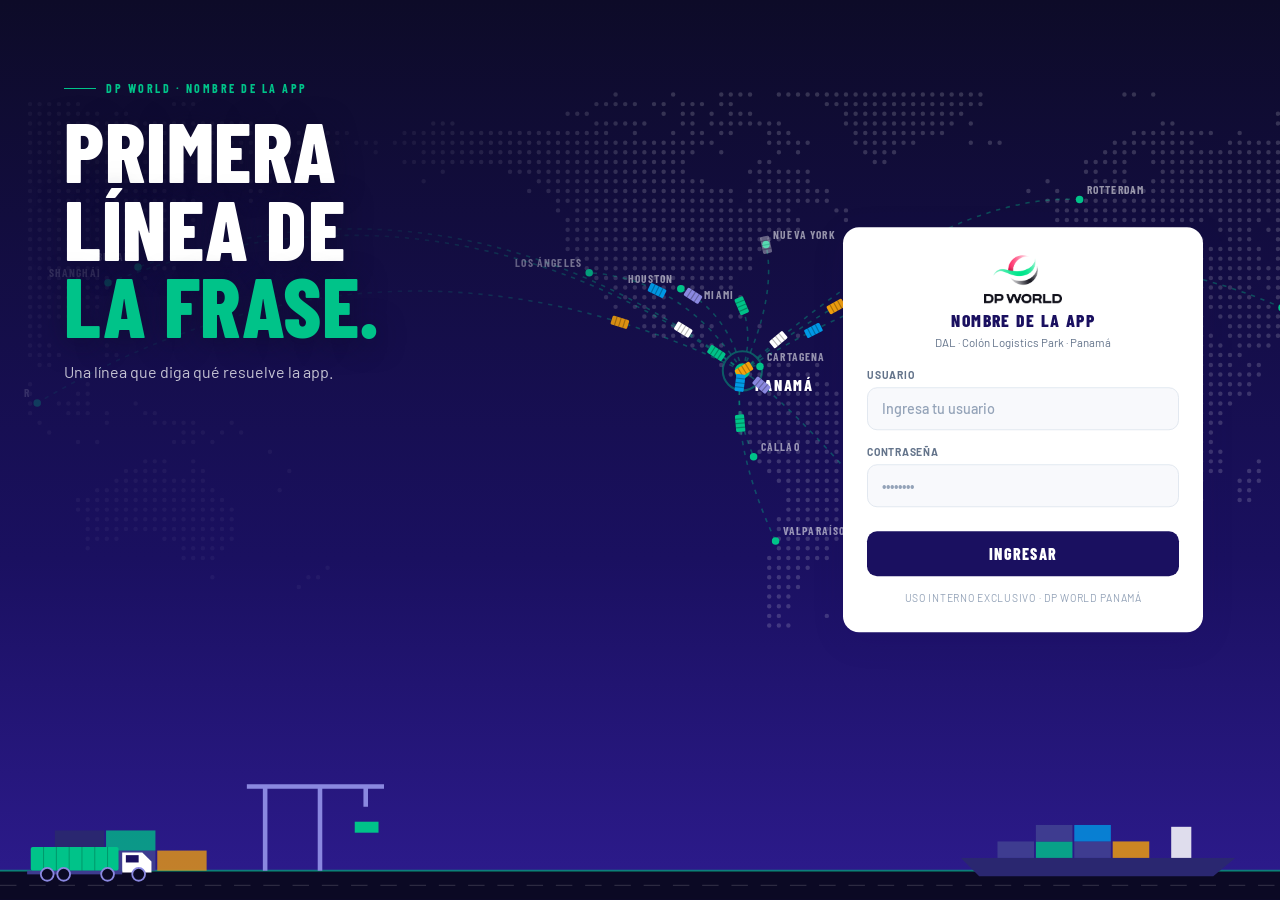
==== .claude/skills/linea-grafica/kit/plantilla.html @ 7d2721d6 "Skill linea-grafica: cascarón común de las apps con Last Mile como molde Kit dpw-shell (cinta superi" ====
<!DOCTYPE html>
<html lang="es" data-theme="dark">
<head>
<meta charset="UTF-8">
<meta name="viewport" content="width=device-width, initial-scale=1.0, viewport-fit=cover">
<title>Plantilla — DP World</title>
<meta name="theme-color" content="#1A1060">
<link rel="stylesheet" href="https://fonts.googleapis.com/css2?family=Barlow+Condensed:wght@400;600;700;800&family=Barlow:wght@400;500;600&display=swap">
<link rel="stylesheet" href="dpw-shell.css">
<style>
/* Solo para la plantilla: contenido de ejemplo. Cada app conserva su propio CSS de contenido. */
body{margin:0;background:#0d0b28;color:#fff;font-family:'Barlow',sans-serif}
html[data-theme="light"] body{background:#F2F3F8;color:#1B1B2F}
.demo{max-width:1160px;margin:0 auto;padding:24px 16px}
.demo h1{font:800 28px 'Barlow Condensed',sans-serif;text-transform:uppercase;letter-spacing:.5px;margin:0 0 6px}
.demo p{margin:0;opacity:.7}
</style>
</head>
<body>
<!-- LOGIN: frase de la app + escena animada propia + tarjeta blanca -->
<div class="dpw-login" id="dpwLogin">
  <button type="button" class="dpw-lg-install" hidden>Instalar app</button>
  <div class="dpw-lg-art" aria-hidden="true"><svg data-dpw-art></svg></div>
  <div class="dpw-lg-hero">
    <div class="dpw-lg-kick">DP World · Nombre de la app</div>
    <h1 class="dpw-lg-h1"><span>Primera</span> <span>línea de</span> <em>la frase.</em></h1>
    <p class="dpw-lg-lead">Una línea que diga qué resuelve la app.</p>
  </div>
  <svg class="dpw-lg-ground" data-dpw-ground aria-hidden="true"></svg>
  <div class="dpw-lg-card">
    <div class="dpw-lg-logo">
      <img src="assets/dpworld-logo-fondo-claro.png" alt="DP World">
      <div class="dpw-lg-app">Nombre de la app</div>
      <div class="dpw-lg-ref">DAL · Colón Logistics Park · Panamá</div>
    </div>
    <div class="dpw-lg-err" id="lgErr">Usuario o contraseña incorrectos</div>
    <form id="lgForm" novalidate>
      <div class="dpw-lg-fg"><label class="dpw-lg-lbl" for="lgUser">Usuario</label><input class="dpw-lg-in" id="lgUser" placeholder="Ingresa tu usuario" autocomplete="username"></div>
      <div class="dpw-lg-fg"><label class="dpw-lg-lbl" for="lgPass">Contraseña</label><input class="dpw-lg-in" id="lgPass" type="password" placeholder="••••••••" autocomplete="current-password"></div>
      <button class="dpw-lg-btn" type="submit">Ingresar</button>
    </form>
    <div class="dpw-lg-foot">Uso interno exclusivo · DP World Panamá</div>
  </div>
</div>

<!-- CINTA SUPERIOR -->
<header class="dpw-hdr">
  <div class="dpw-hdr-l">
    <button type="button" class="dpw-burger" data-dpw="menu" aria-label="Abrir menú" aria-expanded="false" aria-controls="dpwDrawer"><span></span><span></span><span></span></button>
    <div class="dpw-logo"><img src="assets/dpworld-logo-fondo-claro.png" alt="DP World"></div>
    <div><div class="dpw-title">DP WORLD</div><div class="dpw-sub" id="dpwSub">Nombre de la app</div></div>
  </div>
  <div class="dpw-hdr-r">
    <button type="button" class="dpw-hbtn dpw-install dpw-hide-sm" hidden>Instalar</button>
    <button type="button" class="dpw-hbtn" id="temaBtn">Claro</button>
    <span class="dpw-role dpw-hide-sm">Supervisor</span>
    <button type="button" class="dpw-salir" id="salirBtn">Salir</button>
  </div>
</header>

<!-- MENÚ DESPLEGABLE -->
<div class="dpw-ov" id="dpwOv" data-dpw="menu-close" hidden></div>
<nav class="dpw-drawer" id="dpwDrawer" aria-label="Menú principal" aria-hidden="true">
  <div class="dpw-drawer-h"><div class="dpw-logo"><img src="assets/dpworld-logo-fondo-claro.png" alt="DP World"></div><div><div class="dpw-title">DP WORLD</div><div class="dpw-sub">Nombre de la app</div></div><button type="button" class="dpw-close" data-dpw="menu-close" aria-label="Cerrar menú">×</button></div>
  <div class="dpw-who" id="dpwWho"></div>
  <div class="dpw-items" id="dpwItems"></div>
  <div class="dpw-drawer-f"><span></span><button type="button" class="dpw-salir" id="salirBtn2">Salir</button></div>
</nav>

<main class="demo" id="vista"></main>

<script src="dpw-shell.js"></script>
<script src="dpw-escenas.js"></script>
<script src="dpw-mapa.js"></script>
<script>
// ?escena=bodega|patio|flujo|radar|mapa  ·  ?tema=light  ·  ?login=0 abre la app directo
const q=new URLSearchParams(location.search),escena=q.get('escena')||'mapa';
if(q.get('tema')==='light')document.documentElement.dataset.theme='light';
const login=document.getElementById('dpwLogin');
const vistas={inicio:'Inicio',reportes:'Reportes',insights:'Insights',tv:'Vista TV',config:'Configuración'};
let actual='inicio';
function pintar(){
  document.getElementById('vista').innerHTML='<h1>'+vistas[actual]+'</h1><p>Contenido de la sección.</p>';
  DPW.menu([
    {id:'inicio',label:'Inicio',on:()=>ir('inicio')},
    {id:'reportes',label:'Reportes',on:()=>ir('reportes')},
    {id:'insights',label:'Insights',badge:3,on:()=>ir('insights')},
    {id:'tv',label:'Vista TV',hint:'pantalla completa',on:()=>ir('tv')},
    {id:'config',label:'Configuración',group:'Administración',on:()=>ir('config')}
  ],actual);
  DPW.quien('Sesión','Supervisor · Turno A');
  DPW.botonTema(document.getElementById('temaBtn'),document.documentElement.dataset.theme==='light');
}
function ir(k){actual=k;pintar();}
document.getElementById('temaBtn').onclick=()=>{const h=document.documentElement;h.dataset.theme=h.dataset.theme==='light'?'dark':'light';pintar();};
document.getElementById('lgForm').onsubmit=e=>{e.preventDefault();login.hidden=true;pintar();};
['salirBtn','salirBtn2'].forEach(id=>document.getElementById(id).onclick=()=>{DPW.cerrarMenu();login.hidden=false;});
if(q.get('login')==='0'){login.hidden=true;}
pintar();
DPW.escena(escena,login);
</script>
</body>
</html>
---- .claude/skills/linea-grafica/kit/dpw-shell.css ----
/* ═══ DP World Panamá · cascarón común de las apps (molde: Last Mile) ═══
   Login con escena animada propia de cada app, cinta superior blanca, menú desplegable lateral y tema claro/oscuro.
   Todo va con prefijo dpw- para no chocar con el CSS de cada app. Sin íconos ni emojis: solo texto.
   Las fuentes (Barlow y Barlow Condensed) las carga cada app.
   Tema: oscuro por defecto; claro con html[data-theme="light"], body.theme-light o body.dpw-light. */
:root{
  --dpw-indigo:#1A1060;--dpw-indigo-h:#2A1F8F;--dpw-primary:#3E3C90;
  --dpw-green:#00C389;--dpw-red:#E8003D;--dpw-amber:#f5a20b;--dpw-blue:#0099e6;--dpw-violet:#8a88e0;
  --dpw-surf:#16143d;--dpw-b0:rgba(255,255,255,.05);--dpw-b1:rgba(255,255,255,.1);--dpw-b2:rgba(255,255,255,.18);
  --dpw-t:#fff;--dpw-t2:rgba(255,255,255,.65);--dpw-t3:rgba(255,255,255,.4);
  --dpw-active:rgba(62,60,144,.3);--dpw-ov:rgba(0,0,0,.55);--dpw-shadow:8px 0 32px rgba(0,0,0,.45);
  --dpw-fd:'Barlow Condensed','Arial Narrow',Arial,sans-serif;--dpw-fb:'Barlow','Segoe UI',Arial,sans-serif;
}
html[data-theme="light"],body.theme-light,body.dpw-light{
  --dpw-green:#00996b;--dpw-surf:#fff;--dpw-b0:rgba(26,16,96,.04);--dpw-b1:rgba(26,16,96,.12);--dpw-b2:rgba(26,16,96,.22);
  --dpw-t:#1B1B2F;--dpw-t2:rgba(27,27,47,.72);--dpw-t3:rgba(27,27,47,.52);
  --dpw-active:rgba(26,16,96,.07);--dpw-ov:rgba(26,16,96,.35);--dpw-shadow:8px 0 32px rgba(26,16,96,.2);
}
.dpw-hdr,.dpw-hdr *,.dpw-drawer,.dpw-drawer *,.dpw-login,.dpw-login *,.dpw-ov{box-sizing:border-box}
.dpw-hdr [hidden],.dpw-drawer [hidden],.dpw-login [hidden],.dpw-login[hidden],.dpw-ov[hidden]{display:none!important}

/* ── Cinta superior ── */
.dpw-hdr{position:sticky;top:0;z-index:200;display:flex;align-items:center;justify-content:space-between;gap:10px;height:50px;padding:0 max(14px,env(safe-area-inset-right,0px)) 0 max(14px,env(safe-area-inset-left,0px));background:#fff;border-bottom:1px solid #e2e2e2;box-shadow:0 2px 8px rgba(0,0,0,.07);font-family:var(--dpw-fb)}
.dpw-hdr-l{display:flex;align-items:center;gap:10px;min-width:0}
.dpw-logo{flex:none}.dpw-logo img{height:34px;width:auto;display:block}
.dpw-title{font:800 16px/1 var(--dpw-fd);color:#1a1760;letter-spacing:.5px}
.dpw-sub{font-size:9px;font-weight:700;color:var(--dpw-primary);letter-spacing:1.5px;text-transform:uppercase;white-space:nowrap;overflow:hidden;text-overflow:ellipsis}
.dpw-hdr-r{display:flex;align-items:center;gap:8px;flex:none}
.dpw-burger{position:relative;width:38px;height:38px;flex:none;display:grid;place-content:center;gap:4px;padding:0;border:1px solid #E2E8F0;border-radius:10px;background:#F8F9FC;cursor:pointer}
.dpw-burger span{display:block;width:18px;height:2px;border-radius:2px;background:#1A1060}
.dpw-burger:hover{background:#eef0f7}
.dpw-burger[data-n]::after{content:attr(data-n);position:absolute;top:-6px;right:-6px;min-width:17px;height:17px;padding:0 4px;border-radius:9px;background:var(--dpw-red);color:#fff;font:800 10px/17px var(--dpw-fb);text-align:center}
.dpw-hbtn{display:inline-flex;align-items:center;justify-content:center;height:28px;padding:0 10px;border-radius:6px;border:1px solid #ddd;background:#f4f4f7;color:#1A1060;font:700 11px var(--dpw-fd);letter-spacing:.6px;text-transform:uppercase;white-space:nowrap;cursor:pointer;transition:background .2s}
.dpw-hbtn:hover{background:#e0e0ec}
.dpw-hbtn.dpw-install{background:#1A1060;border-color:#1A1060;color:#fff}
.dpw-hbtn.dpw-install:hover{background:#2A1F8F}
.dpw-role{font-size:9px;font-weight:700;letter-spacing:1px;text-transform:uppercase;white-space:nowrap;padding:3px 9px;border-radius:20px;background:rgba(62,60,144,.1);color:var(--dpw-primary);border:1px solid rgba(62,60,144,.2);max-width:34vw;overflow:hidden;text-overflow:ellipsis}
.dpw-salir{background:#f4f4f7;border:1px solid #ddd;color:#555;padding:5px 10px;border-radius:5px;font:700 11px var(--dpw-fd);letter-spacing:.4px;text-transform:uppercase;cursor:pointer;transition:all .2s}
.dpw-salir:hover{background:#e0e0ec;color:#1a1760}
.dpw-hdr :focus-visible,.dpw-drawer :focus-visible,.dpw-login :focus-visible{outline:2px solid var(--dpw-green);outline-offset:2px}
@media (max-width:560px){.dpw-hdr .dpw-hide-sm{display:none!important}.dpw-hdr-r{gap:6px}.dpw-title{font-size:15px}}

/* ── Menú desplegable lateral ── */
.dpw-ov{position:fixed;inset:0;background:var(--dpw-ov);z-index:240}
.dpw-drawer{position:fixed;top:0;bottom:0;left:0;width:min(300px,84vw);z-index:250;display:flex;flex-direction:column;background:var(--dpw-surf);color:var(--dpw-t);border-right:1px solid var(--dpw-b2);box-shadow:var(--dpw-shadow);transform:translateX(-105%);visibility:hidden;transition:transform .25s cubic-bezier(.4,0,.2,1),visibility 0s .25s;font-family:var(--dpw-fb)}
.dpw-drawer.open{transform:none;visibility:visible;transition:transform .25s cubic-bezier(.4,0,.2,1)}
.dpw-drawer-h{display:flex;align-items:center;gap:10px;flex:none;height:50px;padding:0 12px;background:#fff;border-bottom:1px solid #e2e2e2}
.dpw-close{margin-left:auto;width:32px;height:32px;border-radius:8px;border:1px solid #ddd;background:#f4f4f7;color:#555;font:400 22px/1 var(--dpw-fb);cursor:pointer}
.dpw-who{display:grid;gap:2px;padding:14px 16px;border-bottom:1px solid var(--dpw-b1)}
.dpw-who span{font:700 10px var(--dpw-fd);letter-spacing:1px;text-transform:uppercase;color:var(--dpw-t3)}
.dpw-who b{font:700 16px var(--dpw-fd);letter-spacing:.3px}
.dpw-items{display:grid;padding:8px 0;overflow-y:auto}
.dpw-items+.dpw-items{border-top:1px solid var(--dpw-b1)}
.dpw-group{padding:12px 16px 4px;font:700 10px var(--dpw-fd);letter-spacing:1.2px;text-transform:uppercase;color:var(--dpw-t3)}
.dpw-item{display:flex;align-items:center;gap:12px;width:100%;padding:13px 16px;border:0;border-left:3px solid transparent;background:transparent;color:var(--dpw-t2);font:700 16px var(--dpw-fd);letter-spacing:.6px;text-transform:uppercase;text-align:left;text-decoration:none;cursor:pointer}
.dpw-item:hover{background:var(--dpw-b0);color:var(--dpw-t)}
.dpw-item.active{color:var(--dpw-t);background:var(--dpw-active);border-left-color:var(--dpw-green)}
html[data-theme="light"] .dpw-item.active,body.theme-light .dpw-item.active,body.dpw-light .dpw-item.active{color:var(--dpw-indigo)}
.dpw-item small{margin-left:auto;font:600 11px var(--dpw-fb);letter-spacing:0;text-transform:none;color:var(--dpw-t3)}
.dpw-badge{margin-left:auto;min-width:20px;height:20px;padding:0 6px;border-radius:10px;background:var(--dpw-red);color:#fff;font:800 11px/20px var(--dpw-fb);text-align:center;letter-spacing:0}
.dpw-drawer-f{margin-top:auto;display:flex;align-items:center;justify-content:space-between;gap:10px;padding:14px 16px;border-top:1px solid var(--dpw-b1)}
.dpw-link{background:none;border:0;padding:0;color:var(--dpw-t3);font:600 12px var(--dpw-fb);text-decoration:underline;cursor:pointer}
@media (prefers-reduced-motion:reduce){.dpw-drawer,.dpw-drawer.open{transition:none}}

/* ── Login: frase grande a la izquierda, escena animada de la app al fondo y tarjeta blanca a la derecha ── */
.dpw-login{position:fixed;inset:0;z-index:999;overflow:hidden;background:linear-gradient(180deg,#0d0b28 0%,#1A1060 62%,#2D1B8E 100%);font-family:var(--dpw-fb);color:#fff}
.dpw-lg-art{position:absolute;left:0;right:0;top:9vh;height:62vh;overflow:hidden;pointer-events:none;-webkit-mask-image:linear-gradient(90deg,rgba(0,0,0,.25) 0,rgba(0,0,0,.25) 30%,#000 52%);mask-image:linear-gradient(90deg,rgba(0,0,0,.25) 0,rgba(0,0,0,.25) 30%,#000 52%)}
.dpw-lg-art svg{position:absolute;left:58%;top:50%;transform:translate(-50%,-50%);width:min(1500px,160vh);height:auto}
.dpw-lg-art.dpw-fit svg{left:48%;width:min(1000px,112vh)}
.dpw-lg-hero{position:absolute;left:5vw;top:9vh;max-width:44vw;display:grid;gap:16px;z-index:1}
.dpw-lg-kick{display:flex;align-items:center;gap:10px;font:700 12px var(--dpw-fd);letter-spacing:2.5px;color:#00C389;text-transform:uppercase}
.dpw-lg-kick::before{content:'';width:32px;height:1px;background:#00C389}
.dpw-lg-h1{margin:0;font:800 clamp(52px,6.6vw,108px)/.92 var(--dpw-fd);color:#fff;text-transform:uppercase;letter-spacing:.5px;text-shadow:0 4px 28px rgba(13,11,40,.6)}
.dpw-lg-h1 span,.dpw-lg-h1 em{display:block}
.dpw-lg-h1 em{font-style:normal;color:#00C389}
.dpw-lg-lead{margin:0;color:rgba(255,255,255,.75);font-size:clamp(15px,1.25vw,19px);line-height:1.45;max-width:440px}
.dpw-lg-ground{position:absolute;left:0;right:0;bottom:0;width:100%;height:clamp(110px,10.7vw,190px);pointer-events:none}
.dpw-lg-card{position:absolute;right:6vw;top:50%;transform:translateY(-55%);z-index:2;width:100%;max-width:360px;max-height:calc(100vh - 40px);overflow:auto;display:flex;flex-direction:column;padding:28px 24px;border-radius:16px;background:#fff;color:#1B1B2F;box-shadow:0 8px 32px rgba(26,16,96,.14);animation:dpwFade .35s ease}
@keyframes dpwFade{from{opacity:0}to{opacity:1}}
.dpw-lg-logo{text-align:center;margin-bottom:20px}
.dpw-lg-logo img{height:48px;width:auto;margin:0 auto 6px;display:block;object-fit:contain}
.dpw-lg-app{margin-top:4px;font:800 1.1rem var(--dpw-fd);color:#1A1060;text-transform:uppercase;letter-spacing:.08em}
.dpw-lg-ref{margin-top:4px;font-size:.72rem;color:#64748B}
.dpw-lg-err{display:none;margin-bottom:14px;padding:10px 12px;border-radius:8px;background:#FEE;border:1px solid #FCC;color:#E8003D;font-size:.78rem;font-weight:600;text-align:left}
.dpw-lg-err.show{display:block}
.dpw-lg-fg{display:flex;flex-direction:column;gap:6px;margin-bottom:16px;text-align:left}
.dpw-lg-lbl{font-size:.65rem;font-weight:700;color:#64748B;text-transform:uppercase;letter-spacing:.07em}
.dpw-lg-in{width:100%;padding:12px 14px;border:1.5px solid #E2E8F0;border-radius:10px;background:#F8F9FC;color:#1B1B2F;font:500 .9rem var(--dpw-fb);transition:all .2s cubic-bezier(.4,0,.2,1)}
.dpw-lg-in:focus{outline:none;border-color:#1A1060;background:#fff;box-shadow:0 0 0 3px rgba(26,16,96,.08)}
.dpw-lg-in::placeholder{color:#94A3B8}
.dpw-lg-btn{width:100%;margin-top:8px;padding:13px;border:0;border-radius:10px;background:#1A1060;color:#fff;font:800 1rem var(--dpw-fd);text-transform:uppercase;letter-spacing:.08em;cursor:pointer;transition:background .2s}
.dpw-lg-btn:hover{background:#2A1F8F}
.dpw-lg-btn:disabled{opacity:.6;cursor:wait}
.dpw-lg-note{margin-top:14px;font-size:.78rem;color:#64748B;text-align:center}
.dpw-lg-note a,.dpw-lg-note button{background:none;border:0;padding:0;color:#1A1060;font:inherit;font-weight:700;text-decoration:underline;cursor:pointer}
.dpw-lg-foot{margin-top:16px;font-size:.65rem;color:#94A3B8;letter-spacing:.07em;text-align:center;text-transform:uppercase}
.dpw-lg-install{position:absolute;top:18px;right:20px;z-index:3;padding:8px 14px;border-radius:20px;border:1px solid rgba(255,255,255,.3);background:rgba(255,255,255,.08);color:#fff;font:700 12px var(--dpw-fd);letter-spacing:1px;text-transform:uppercase;cursor:pointer;backdrop-filter:blur(4px)}
.dpw-lg-install:hover{background:rgba(255,255,255,.16)}
.dpw-lg-art text,.dpw-lg-ground text{font-family:var(--dpw-fd)}
@media (max-width:820px){
  .dpw-login{display:flex;flex-direction:column;overflow-y:auto}
  .dpw-lg-hero{order:1;position:relative;left:auto;top:auto;max-width:none;padding:22px 20px 0;gap:10px}
  .dpw-lg-h1{font-size:clamp(40px,12vw,58px)}
  .dpw-lg-lead{font-size:14px}
  .dpw-lg-art{order:2;position:relative;top:auto;height:34vh;min-height:220px;flex:none;-webkit-mask-image:none;mask-image:none}
  .dpw-lg-art svg{left:50%;width:max(260vw,680px)}
  .dpw-lg-art.dpw-fit svg{width:min(150vw,900px)}
  .dpw-lg-card{order:3;position:relative;right:auto;top:auto;transform:none;flex:none;margin:-10px 16px 0;width:auto;max-width:none;max-height:none;overflow:visible}
  .dpw-lg-ground{order:4;position:relative;flex:none;height:110px;margin-top:20px}
  .dpw-lg-install{top:14px;right:14px;padding:6px 11px}
}
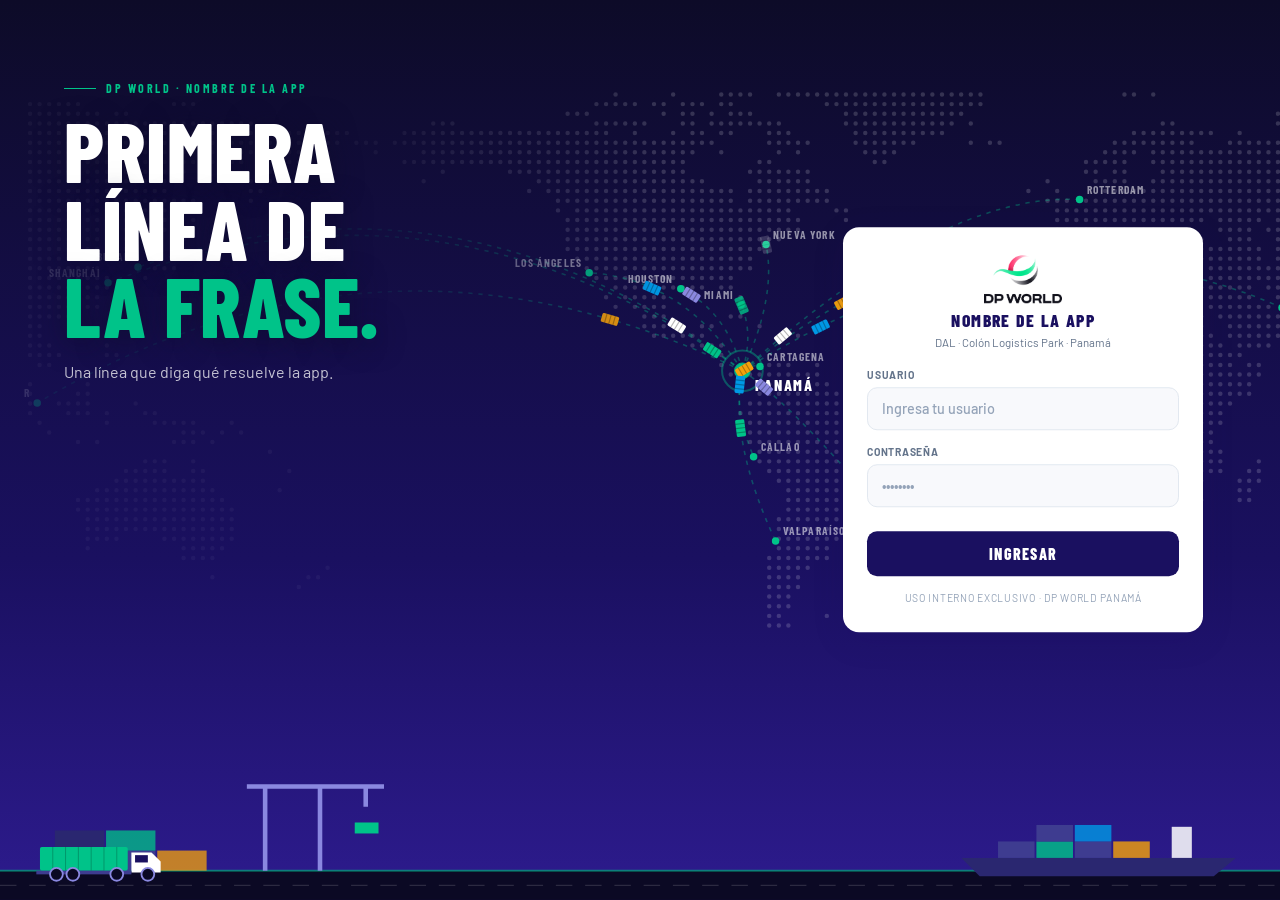
==== commit 80bb572e: "Kit: tema claro/oscuro e Instalar comunes; el portal los usa dpw-shell.js maneja los botones data-dp" ====
--- a/.claude/skills/linea-grafica/kit/plantilla.html
+++ b/.claude/skills/linea-grafica/kit/plantilla.html
@@ -1,9 +1,16 @@
 <!DOCTYPE html>
-<html lang="es" data-theme="dark">
+<html lang="es">
 <head>
 <meta charset="UTF-8">
 <meta name="viewport" content="width=device-width, initial-scale=1.0, viewport-fit=cover">
 <title>Plantilla — DP World</title>
+<!-- Tema antes de pintar: lee la preferencia guardada; el valor por defecto de cada app va al final ('dark' o 'light') -->
+<script>(function(){var t;try{t=localStorage.getItem('dpw_tema')}catch(e){}document.documentElement.setAttribute('data-theme',t==='light'||t==='dark'?t:'dark');})();</script>
+<link rel="manifest" href="pwa/manifest.webmanifest">
+<link rel="icon" type="image/png" sizes="32x32" href="pwa/favicon-32.png">
+<link rel="apple-touch-icon" href="pwa/apple-touch-icon.png">
+<meta name="apple-mobile-web-app-capable" content="yes">
+<meta name="mobile-web-app-capable" content="yes">
 <meta name="theme-color" content="#1A1060">
 <link rel="stylesheet" href="https://fonts.googleapis.com/css2?family=Barlow+Condensed:wght@400;600;700;800&family=Barlow:wght@400;500;600&display=swap">
 <link rel="stylesheet" href="dpw-shell.css">
@@ -19,7 +26,7 @@
 <body>
 <!-- LOGIN: frase de la app + escena animada propia + tarjeta blanca -->
 <div class="dpw-login" id="dpwLogin">
-  <button type="button" class="dpw-lg-install" hidden>Instalar app</button>
+  <button type="button" class="dpw-lg-install" data-dpw="instalar" hidden>Instalar app</button>
   <div class="dpw-lg-art" aria-hidden="true"><svg data-dpw-art></svg></div>
   <div class="dpw-lg-hero">
     <div class="dpw-lg-kick">DP World · Nombre de la app</div>
@@ -51,8 +58,8 @@
     <div><div class="dpw-title">DP WORLD</div><div class="dpw-sub" id="dpwSub">Nombre de la app</div></div>
   </div>
   <div class="dpw-hdr-r">
-    <button type="button" class="dpw-hbtn dpw-install dpw-hide-sm" hidden>Instalar</button>
-    <button type="button" class="dpw-hbtn" id="temaBtn">Claro</button>
+    <button type="button" class="dpw-hbtn dpw-install dpw-hide-sm" data-dpw="instalar" hidden>Instalar</button>
+    <button type="button" class="dpw-hbtn" data-dpw="tema">Claro</button>
     <span class="dpw-role dpw-hide-sm">Supervisor</span>
     <button type="button" class="dpw-salir" id="salirBtn">Salir</button>
   </div>
@@ -74,8 +81,9 @@
 <script src="dpw-mapa.js"></script>
 <script>
 // ?escena=bodega|patio|flujo|radar|mapa  ·  ?tema=light  ·  ?login=0 abre la app directo
+// Tema e Instalar no necesitan código: los botones data-dpw los maneja dpw-shell.js
 const q=new URLSearchParams(location.search),escena=q.get('escena')||'mapa';
-if(q.get('tema')==='light')document.documentElement.dataset.theme='light';
+if(q.get('tema'))DPW.ponerTema(q.get('tema'));
 const login=document.getElementById('dpwLogin');
 const vistas={inicio:'Inicio',reportes:'Reportes',insights:'Insights',tv:'Vista TV',config:'Configuración'};
 let actual='inicio';
@@ -89,15 +97,14 @@
     {id:'config',label:'Configuración',group:'Administración',on:()=>ir('config')}
   ],actual);
   DPW.quien('Sesión','Supervisor · Turno A');
-  DPW.botonTema(document.getElementById('temaBtn'),document.documentElement.dataset.theme==='light');
 }
 function ir(k){actual=k;pintar();}
-document.getElementById('temaBtn').onclick=()=>{const h=document.documentElement;h.dataset.theme=h.dataset.theme==='light'?'dark':'light';pintar();};
 document.getElementById('lgForm').onsubmit=e=>{e.preventDefault();login.hidden=true;pintar();};
 ['salirBtn','salirBtn2'].forEach(id=>document.getElementById(id).onclick=()=>{DPW.cerrarMenu();login.hidden=false;});
 if(q.get('login')==='0'){login.hidden=true;}
 pintar();
 DPW.escena(escena,login);
+DPW.pwa('pwa/sw.js');
 </script>
 </body>
 </html>
--- a/.claude/skills/linea-grafica/kit/dpw-shell.css
+++ b/.claude/skills/linea-grafica/kit/dpw-shell.css
@@ -2,7 +2,7 @@
    Login con escena animada propia de cada app, cinta superior blanca, menú desplegable lateral y tema claro/oscuro.
    Todo va con prefijo dpw- para no chocar con el CSS de cada app. Sin íconos ni emojis: solo texto.
    Las fuentes (Barlow y Barlow Condensed) las carga cada app.
-   Tema: oscuro por defecto; claro con html[data-theme="light"], body.theme-light o body.dpw-light. */
+   Tema: html[data-theme="light"|"dark"] (Last Mile usa body.theme-light). Ver dpw-shell.js y SKILL.md. */
 :root{
   --dpw-indigo:#1A1060;--dpw-indigo-h:#2A1F8F;--dpw-primary:#3E3C90;
   --dpw-green:#00C389;--dpw-red:#E8003D;--dpw-amber:#f5a20b;--dpw-blue:#0099e6;--dpw-violet:#8a88e0;
@@ -11,7 +11,7 @@
   --dpw-active:rgba(62,60,144,.3);--dpw-ov:rgba(0,0,0,.55);--dpw-shadow:8px 0 32px rgba(0,0,0,.45);
   --dpw-fd:'Barlow Condensed','Arial Narrow',Arial,sans-serif;--dpw-fb:'Barlow','Segoe UI',Arial,sans-serif;
 }
-html[data-theme="light"],body.theme-light,body.dpw-light{
+html[data-theme="light"],body.theme-light{
   --dpw-green:#00996b;--dpw-surf:#fff;--dpw-b0:rgba(26,16,96,.04);--dpw-b1:rgba(26,16,96,.12);--dpw-b2:rgba(26,16,96,.22);
   --dpw-t:#1B1B2F;--dpw-t2:rgba(27,27,47,.72);--dpw-t3:rgba(27,27,47,.52);
   --dpw-active:rgba(26,16,96,.07);--dpw-ov:rgba(26,16,96,.35);--dpw-shadow:8px 0 32px rgba(26,16,96,.2);
@@ -55,7 +55,7 @@
 .dpw-item{display:flex;align-items:center;gap:12px;width:100%;padding:13px 16px;border:0;border-left:3px solid transparent;background:transparent;color:var(--dpw-t2);font:700 16px var(--dpw-fd);letter-spacing:.6px;text-transform:uppercase;text-align:left;text-decoration:none;cursor:pointer}
 .dpw-item:hover{background:var(--dpw-b0);color:var(--dpw-t)}
 .dpw-item.active{color:var(--dpw-t);background:var(--dpw-active);border-left-color:var(--dpw-green)}
-html[data-theme="light"] .dpw-item.active,body.theme-light .dpw-item.active,body.dpw-light .dpw-item.active{color:var(--dpw-indigo)}
+html[data-theme="light"] .dpw-item.active,body.theme-light .dpw-item.active{color:var(--dpw-indigo)}
 .dpw-item small{margin-left:auto;font:600 11px var(--dpw-fb);letter-spacing:0;text-transform:none;color:var(--dpw-t3)}
 .dpw-badge{margin-left:auto;min-width:20px;height:20px;padding:0 6px;border-radius:10px;background:var(--dpw-red);color:#fff;font:800 11px/20px var(--dpw-fb);text-align:center;letter-spacing:0}
 .dpw-drawer-f{margin-top:auto;display:flex;align-items:center;justify-content:space-between;gap:10px;padding:14px 16px;border-top:1px solid var(--dpw-b1)}
